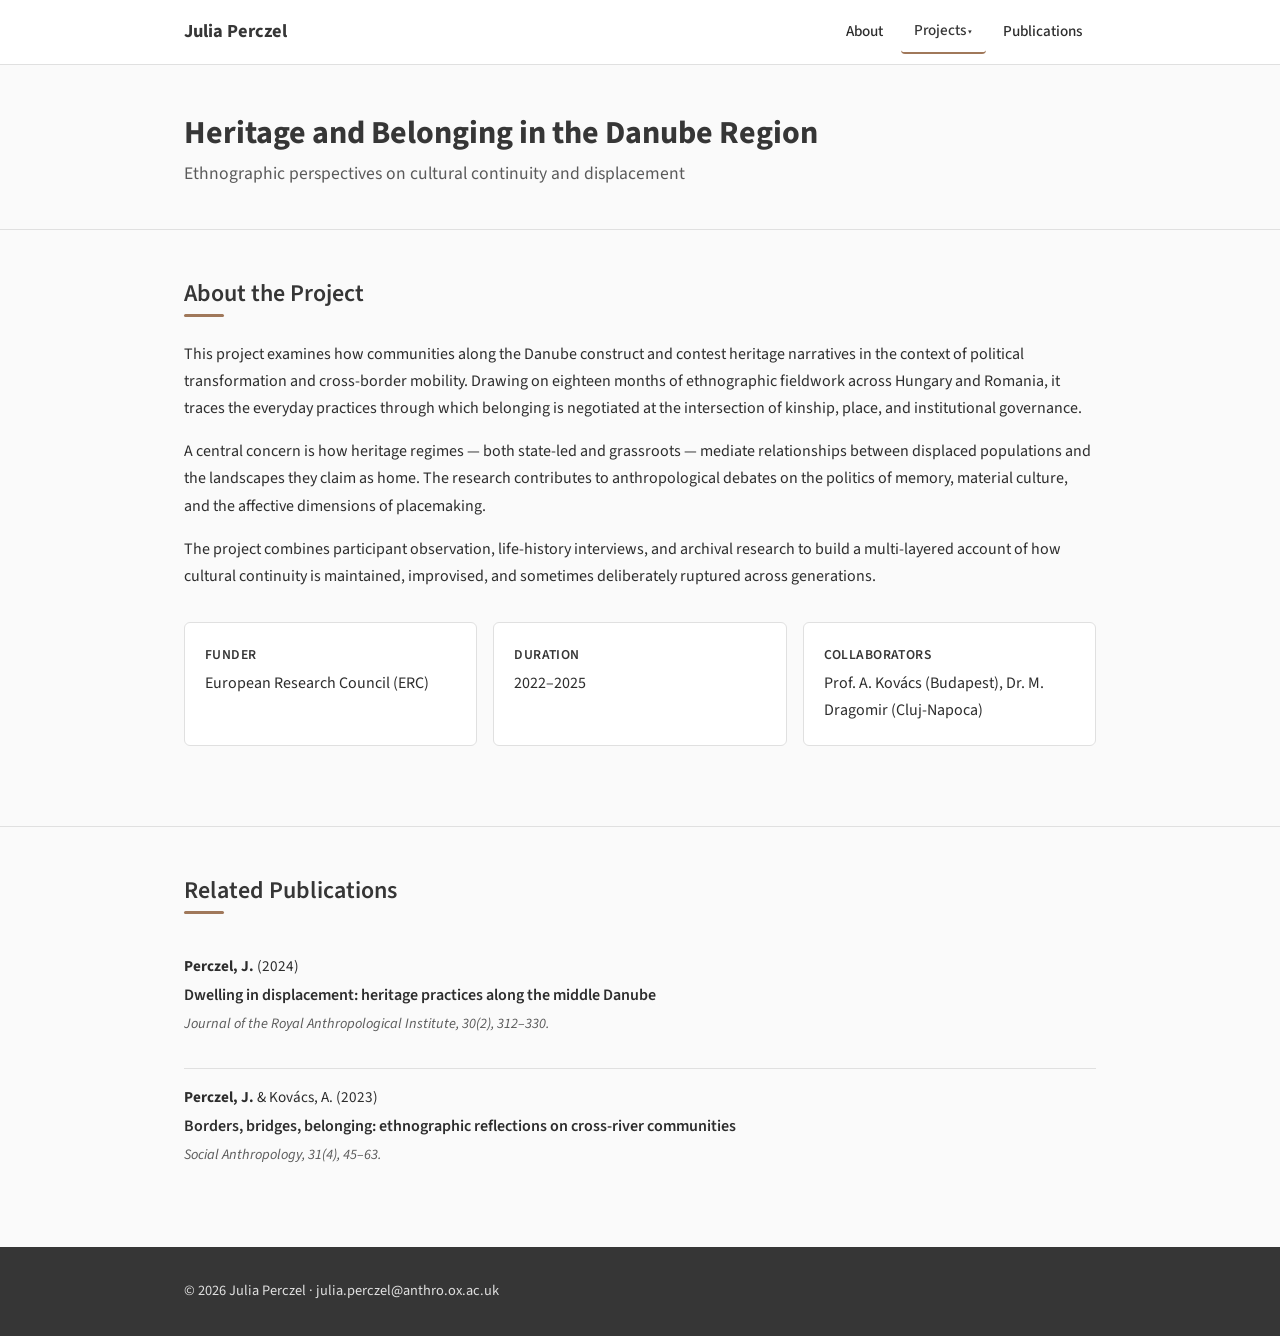
==== e-waste.html @ a9dee02d "rename project I, fix nav links, add himalayan-waste data" ====
<!DOCTYPE html>
<html lang="en">

<head>
  <meta charset="UTF-8">
  <meta name="viewport" content="width=device-width, initial-scale=1.0">
  <title>Project I — Julia Perczel</title>
  <link rel="preconnect" href="https://fonts.googleapis.com">
  <link rel="preconnect" href="https://fonts.gstatic.com" crossorigin>
  <link href="https://fonts.googleapis.com/css2?family=Source+Sans+3:wght@400;500;600;700&display=swap"
    rel="stylesheet">
  <link rel="stylesheet" href="css/style.css">
</head>

<body>

  <header class="site-header">
    <div class="container">
      <a href="index.html" class="site-title">Julia Perczel</a>
      <button class="menu-toggle" aria-label="Toggle navigation" aria-expanded="false">
        <span></span><span></span><span></span>
      </button>
      <nav>
        <ul class="nav-list" id="nav-list">
          <li><a href="index.html">About</a></li>
          <li class="dropdown">
            <a href="#" class="dropdown-toggle active">Projects</a>
            <ul class="dropdown-menu">
              <li><a href="e-waste.html" class="active">E-Waste</a></li>
              <li><a href="himalayan-waste.html">Himalayan Waste</a></li>
            </ul>
          </li>
          <li><a href="publications.html">Publications</a></li>
        </ul>
      </nav>
    </div>
  </header>

  <main>
    <section class="page-header">
      <div class="container">
        <h1>Heritage and Belonging in the Danube Region</h1>
        <p class="subtitle">Ethnographic perspectives on cultural continuity and displacement</p>
      </div>
    </section>

    <section>
      <div class="container">
        <h2 class="section-heading">About the Project</h2>
        <p>This project examines how communities along the Danube construct and contest heritage narratives in the
          context of political transformation and cross-border mobility. Drawing on eighteen months of ethnographic
          fieldwork across Hungary and Romania, it traces the everyday practices through which belonging is negotiated
          at the intersection of kinship, place, and institutional governance.</p>
        <p>A central concern is how heritage regimes — both state-led and grassroots — mediate relationships between
          displaced populations and the landscapes they claim as home. The research contributes to anthropological
          debates on the politics of memory, material culture, and the affective dimensions of placemaking.</p>
        <p>The project combines participant observation, life-history interviews, and archival research to build a
          multi-layered account of how cultural continuity is maintained, improvised, and sometimes deliberately
          ruptured across generations.</p>

        <div class="detail-cards">
          <div class="detail-card">
            <strong>Funder</strong>
            European Research Council (ERC)
          </div>
          <div class="detail-card">
            <strong>Duration</strong>
            2022–2025
          </div>
          <div class="detail-card">
            <strong>Collaborators</strong>
            Prof. A. Kovács (Budapest), Dr. M. Dragomir (Cluj-Napoca)
          </div>
        </div>
      </div>
    </section>

    <section>
      <div class="container">
        <h2 class="section-heading">Related Publications</h2>
        <div class="pub-entry">
          <p class="authors"><span class="highlight">Perczel, J.</span> (2024)</p>
          <p class="pub-title">Dwelling in displacement: heritage practices along the middle Danube</p>
          <p class="pub-venue">Journal of the Royal Anthropological Institute, 30(2), 312–330.</p>
        </div>
        <div class="pub-entry">
          <p class="authors"><span class="highlight">Perczel, J.</span> &amp; Kovács, A. (2023)</p>
          <p class="pub-title">Borders, bridges, belonging: ethnographic reflections on cross-river communities</p>
          <p class="pub-venue">Social Anthropology, 31(4), 45–63.</p>
        </div>
      </div>
    </section>
  </main>

  <footer class="site-footer">
    <div class="container">
      <div class="footer-inner">
        <span>&copy; 2026 Julia Perczel · <a
            href="mailto:julia.perczel@anthro.ox.ac.uk">julia.perczel@anthro.ox.ac.uk</a></span>
      </div>
    </div>
  </footer>

  <script>
    (function () {
      var btn = document.querySelector('.menu-toggle');
      var nav = document.getElementById('nav-list');
      btn.addEventListener('click', function () {
        var open = nav.classList.toggle('open');
        btn.setAttribute('aria-expanded', open);
      });
    })();
  </script>

</body>

</html>
---- css/style.css ----
/* ── Custom Properties ── */
:root {
  --primary: #363636;
  --primary-hover: #555555;
  --accent: #A0785A;
  --bg: #FAFAFA;
  --surface: #FFFFFF;
  --text: #2D2D2D;
  --text-secondary: #5A5A5A;
  --border: #E0E0E0;
  --max-width: 960px;
}

/* ── Reset ── */
*, *::before, *::after {
  box-sizing: border-box;
  margin: 0;
  padding: 0;
}

/* ── Typography ── */
html {
  font-size: 16px;
  scroll-behavior: smooth;
}

body {
  font-family: 'Source Sans 3', 'Source Sans Pro', -apple-system, BlinkMacSystemFont, 'Segoe UI', Roboto, sans-serif;
  font-weight: 400;
  line-height: 1.7;
  color: var(--text);
  background: var(--bg);
  min-height: 100vh;
  display: flex;
  flex-direction: column;
}

h1, h2, h3 {
  line-height: 1.3;
  color: var(--primary);
}

h1 { font-size: 2rem; font-weight: 700; }
h2 { font-size: 1.5rem; font-weight: 600; margin-bottom: 1rem; }
h3 { font-size: 1.15rem; font-weight: 600; }

p { margin-bottom: 1rem; }

a {
  color: var(--primary);
  text-decoration: none;
  transition: color 0.2s;
}

a:hover { color: var(--primary-hover); }

/* ── Layout ── */
.container {
  max-width: var(--max-width);
  margin: 0 auto;
  padding: 0 1.5rem;
  width: 100%;
}

main {
  flex: 1;
}

section {
  padding: 3rem 0;
}

section + section {
  border-top: 1px solid var(--border);
}

/* ── Header / Navbar ── */
.site-header {
  position: sticky;
  top: 0;
  z-index: 100;
  background: var(--surface);
  border-bottom: 1px solid var(--border);
}

.site-header .container {
  display: flex;
  align-items: center;
  justify-content: space-between;
  gap: 2rem;
  height: 64px;
}

.site-title {
  font-size: 1.15rem;
  font-weight: 700;
  color: var(--primary);
  text-decoration: none;
}

.site-title:hover { color: var(--primary-hover); }

.site-header nav {
  margin-left: auto;
}

.nav-list {
  list-style: none;
  display: flex;
  align-items: center;
  gap: 0.25rem;
}

.nav-list a {
  display: block;
  padding: 0.5rem 0.85rem;
  font-weight: 500;
  font-size: 0.95rem;
  color: var(--text);
  border-radius: 4px;
  transition: background 0.2s, color 0.2s;
}

.nav-list a:hover,
.nav-list a:focus {
  background: var(--bg);
  color: var(--primary);
}

.nav-list a.active {
  color: var(--primary);
  border-bottom: 2px solid var(--accent);
}

/* Dropdown */
.dropdown {
  position: relative;
}

.dropdown-toggle {
  cursor: pointer;
}

.dropdown-toggle::after {
  content: ' \25BE';
  font-size: 0.75rem;
}

.dropdown-menu {
  display: none;
  position: absolute;
  top: 100%;
  left: 0;
  background: var(--surface);
  border: 1px solid var(--border);
  border-radius: 4px;
  min-width: 180px;
  box-shadow: 0 4px 12px rgba(0,0,0,0.08);
  list-style: none;
  padding: 0.35rem 0;
  z-index: 200;
}

.dropdown-menu a {
  padding: 0.45rem 1rem;
  font-size: 0.9rem;
}

.dropdown:hover .dropdown-menu,
.dropdown:focus-within .dropdown-menu {
  display: block;
}

/* Hamburger */
.menu-toggle {
  display: none;
  background: none;
  border: none;
  cursor: pointer;
  padding: 0.5rem;
}

.menu-toggle span {
  display: block;
  width: 22px;
  height: 2px;
  background: var(--primary);
  margin: 5px 0;
  transition: transform 0.2s, opacity 0.2s;
}

/* ── Footer ── */
.site-footer {
  background: var(--primary);
  color: #E0E0E0;
  padding: 2rem 0;
  font-size: 0.9rem;
  margin-top: auto;
}

.site-footer a {
  color: #E0E0E0;
}

.site-footer a:hover {
  color: var(--accent);
}

.footer-inner {
  display: flex;
  justify-content: space-between;
  align-items: center;
  flex-wrap: wrap;
  gap: 0.5rem;
}

/* ── Hero ── */
.hero {
  padding: 3.5rem 0;
}

.hero-grid {
  display: grid;
  grid-template-columns: 1fr 280px;
  gap: 3rem;
  align-items: start;
}

.hero h1 {
  margin-bottom: 0.25rem;
}

.hero .subtitle {
  font-size: 1.1rem;
  color: var(--text-secondary);
  margin-bottom: 1.5rem;
}

.headshot-placeholder {
  width: 100%;
  aspect-ratio: 3 / 4;
  background: var(--border);
  border-radius: 6px;
  display: flex;
  align-items: center;
  justify-content: center;
  color: var(--text-secondary);
  font-size: 0.85rem;
}

/* ── Section heading underline ── */
.section-heading {
  position: relative;
  padding-bottom: 0.5rem;
  margin-bottom: 1.5rem;
}

.section-heading::after {
  content: '';
  position: absolute;
  left: 0;
  bottom: 0;
  width: 40px;
  height: 3px;
  background: var(--accent);
  border-radius: 2px;
}

/* ── Research Interests ── */
.interests-list {
  list-style: none;
  display: flex;
  flex-wrap: wrap;
  gap: 0.5rem;
}

.interests-list li {
  background: var(--bg);
  border: 1px solid var(--border);
  padding: 0.35rem 0.85rem;
  border-radius: 20px;
  font-size: 0.9rem;
  color: var(--text-secondary);
}

/* ── CV Timeline ── */
.timeline-entry {
  display: flex;
  gap: 1.5rem;
  padding: 0.75rem 0;
}

.timeline-entry + .timeline-entry {
  border-top: 1px solid var(--border);
}

.timeline-year {
  flex: 0 0 90px;
  font-weight: 600;
  color: var(--primary);
  font-size: 0.95rem;
}

.timeline-desc {
  flex: 1;
}

.timeline-desc strong {
  display: block;
  font-weight: 600;
}

.timeline-desc span {
  color: var(--text-secondary);
  font-size: 0.9rem;
}

/* ── Contact ── */
.contact-grid {
  display: grid;
  grid-template-columns: repeat(auto-fit, minmax(200px, 1fr));
  gap: 1rem;
}

.contact-item {
  font-size: 0.95rem;
}

.contact-item strong {
  display: block;
  font-weight: 600;
  margin-bottom: 0.15rem;
}

/* ── Project Pages ── */
.page-header {
  padding: 3rem 0 1.5rem;
}

.page-header h1 {
  margin-bottom: 0.25rem;
}

.page-header .subtitle {
  color: var(--text-secondary);
  font-size: 1.1rem;
}

.detail-cards {
  display: grid;
  grid-template-columns: repeat(auto-fit, minmax(200px, 1fr));
  gap: 1rem;
  margin: 2rem 0;
}

.detail-card {
  background: var(--surface);
  border: 1px solid var(--border);
  border-radius: 6px;
  padding: 1.25rem;
}

.detail-card strong {
  display: block;
  font-weight: 600;
  color: var(--primary);
  margin-bottom: 0.25rem;
  font-size: 0.85rem;
  text-transform: uppercase;
  letter-spacing: 0.03em;
}

/* ── Publications ── */
.pub-group + .pub-group {
  margin-top: 2.5rem;
}

.pub-entry {
  padding: 1rem 0;
}

.pub-entry + .pub-entry {
  border-top: 1px solid var(--border);
}

.pub-entry .authors {
  font-size: 0.95rem;
  margin-bottom: 0.15rem;
}

.pub-entry .authors .highlight {
  font-weight: 700;
}

.pub-entry .pub-title {
  font-weight: 600;
  margin-bottom: 0.15rem;
}

.pub-entry .pub-venue {
  color: var(--text-secondary);
  font-size: 0.9rem;
  font-style: italic;
}

.pub-entry .pub-doi {
  font-size: 0.85rem;
  margin-top: 0.25rem;
}

.pub-entry .pub-doi a {
  color: var(--primary);
  text-decoration: underline;
}

/* ── Responsive ── */
@media (max-width: 768px) {
  .menu-toggle { display: block; margin-left: auto; }

  .nav-list {
    display: none;
    flex-direction: column;
    position: absolute;
    top: 64px;
    left: 0;
    right: 0;
    background: var(--surface);
    border-bottom: 1px solid var(--border);
    padding: 0.5rem 1rem;
    box-shadow: 0 4px 12px rgba(0,0,0,0.06);
    align-items: stretch;
  }

  .nav-list.open { display: flex; }

  .nav-list a { padding: 0.6rem 0; }

  .dropdown-menu {
    position: static;
    box-shadow: none;
    border: none;
    padding-left: 1rem;
    display: block;
  }

  .dropdown-toggle::after { display: none; }

  .hero-grid {
    grid-template-columns: 1fr;
  }

  .headshot-placeholder {
    max-width: 220px;
  }

  .timeline-entry {
    flex-direction: column;
    gap: 0.25rem;
  }

  .timeline-year { flex: none; }

  .footer-inner {
    flex-direction: column;
    text-align: center;
  }
}
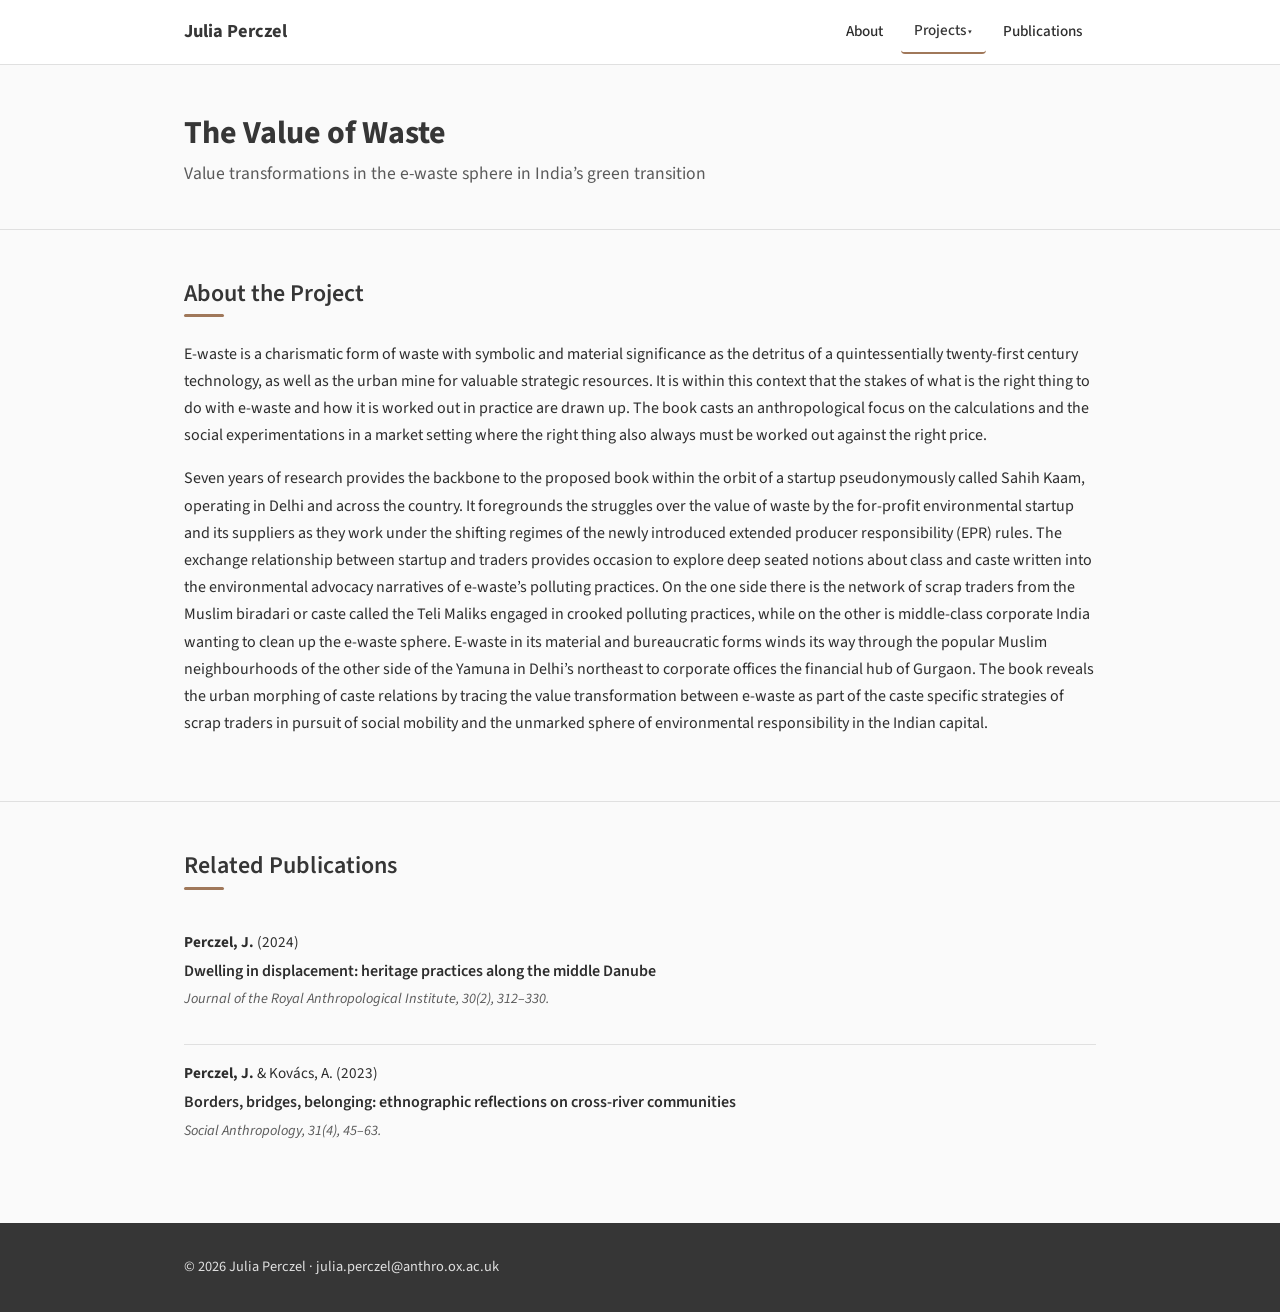
==== commit 973ff6fc: "Update bio details, add e-waste page" ====
--- a/e-waste.html
+++ b/e-waste.html
@@ -4,7 +4,7 @@
 <head>
   <meta charset="UTF-8">
   <meta name="viewport" content="width=device-width, initial-scale=1.0">
-  <title>Project I — Julia Perczel</title>
+  <title>E-Waste — Julia Perczel</title>
   <link rel="preconnect" href="https://fonts.googleapis.com">
   <link rel="preconnect" href="https://fonts.gstatic.com" crossorigin>
   <link href="https://fonts.googleapis.com/css2?family=Source+Sans+3:wght@400;500;600;700&display=swap"
@@ -39,26 +39,35 @@
   <main>
     <section class="page-header">
       <div class="container">
-        <h1>Heritage and Belonging in the Danube Region</h1>
-        <p class="subtitle">Ethnographic perspectives on cultural continuity and displacement</p>
+        <h1>The Value of Waste</h1>
+        <p class="subtitle">Value transformations in the e-waste sphere in India’s green transition</p>
       </div>
     </section>
 
     <section>
       <div class="container">
         <h2 class="section-heading">About the Project</h2>
-        <p>This project examines how communities along the Danube construct and contest heritage narratives in the
-          context of political transformation and cross-border mobility. Drawing on eighteen months of ethnographic
-          fieldwork across Hungary and Romania, it traces the everyday practices through which belonging is negotiated
-          at the intersection of kinship, place, and institutional governance.</p>
-        <p>A central concern is how heritage regimes — both state-led and grassroots — mediate relationships between
-          displaced populations and the landscapes they claim as home. The research contributes to anthropological
-          debates on the politics of memory, material culture, and the affective dimensions of placemaking.</p>
-        <p>The project combines participant observation, life-history interviews, and archival research to build a
-          multi-layered account of how cultural continuity is maintained, improvised, and sometimes deliberately
-          ruptured across generations.</p>
+        <p>E-waste is a charismatic form of waste with symbolic and material significance as the detritus of a
+          quintessentially twenty-first century technology, as well as the urban mine for valuable strategic resources.
+          It is within this context that the stakes of what is the right thing to do with e-waste and how it is worked
+          out in practice are drawn up. The book casts an anthropological focus on the calculations and the social
+          experimentations in a market setting where the right thing also always must be worked out against the right
+          price.</p>
+        <p>Seven years of research provides the backbone to the proposed book within the orbit of a startup
+          pseudonymously called Sahih Kaam, operating in Delhi and across the country. It foregrounds the struggles over
+          the value of waste by the for-profit environmental startup and its suppliers as they work under the shifting
+          regimes of the newly introduced extended producer responsibility (EPR) rules. The exchange relationship
+          between startup and traders provides occasion to explore deep seated notions about class and caste written
+          into the environmental advocacy narratives of e-waste’s polluting practices. On the one side there is the
+          network of scrap traders from the Muslim biradari or caste called the Teli Maliks engaged in crooked polluting
+          practices, while on the other is middle-class corporate India wanting to clean up the e-waste sphere. E-waste
+          in its material and bureaucratic forms winds its way through the popular Muslim neighbourhoods of the other
+          side of the Yamuna in Delhi’s northeast to corporate offices the financial hub of Gurgaon. The book reveals
+          the urban morphing of caste relations by tracing the value transformation between e-waste as part of the caste
+          specific strategies of scrap traders in pursuit of social mobility and the unmarked sphere of environmental
+          responsibility in the Indian capital.</p>
 
-        <div class="detail-cards">
+        <!-- <div class="detail-cards">
           <div class="detail-card">
             <strong>Funder</strong>
             European Research Council (ERC)
@@ -71,7 +80,7 @@
             <strong>Collaborators</strong>
             Prof. A. Kovács (Budapest), Dr. M. Dragomir (Cluj-Napoca)
           </div>
-        </div>
+        </div> -->
       </div>
     </section>
 
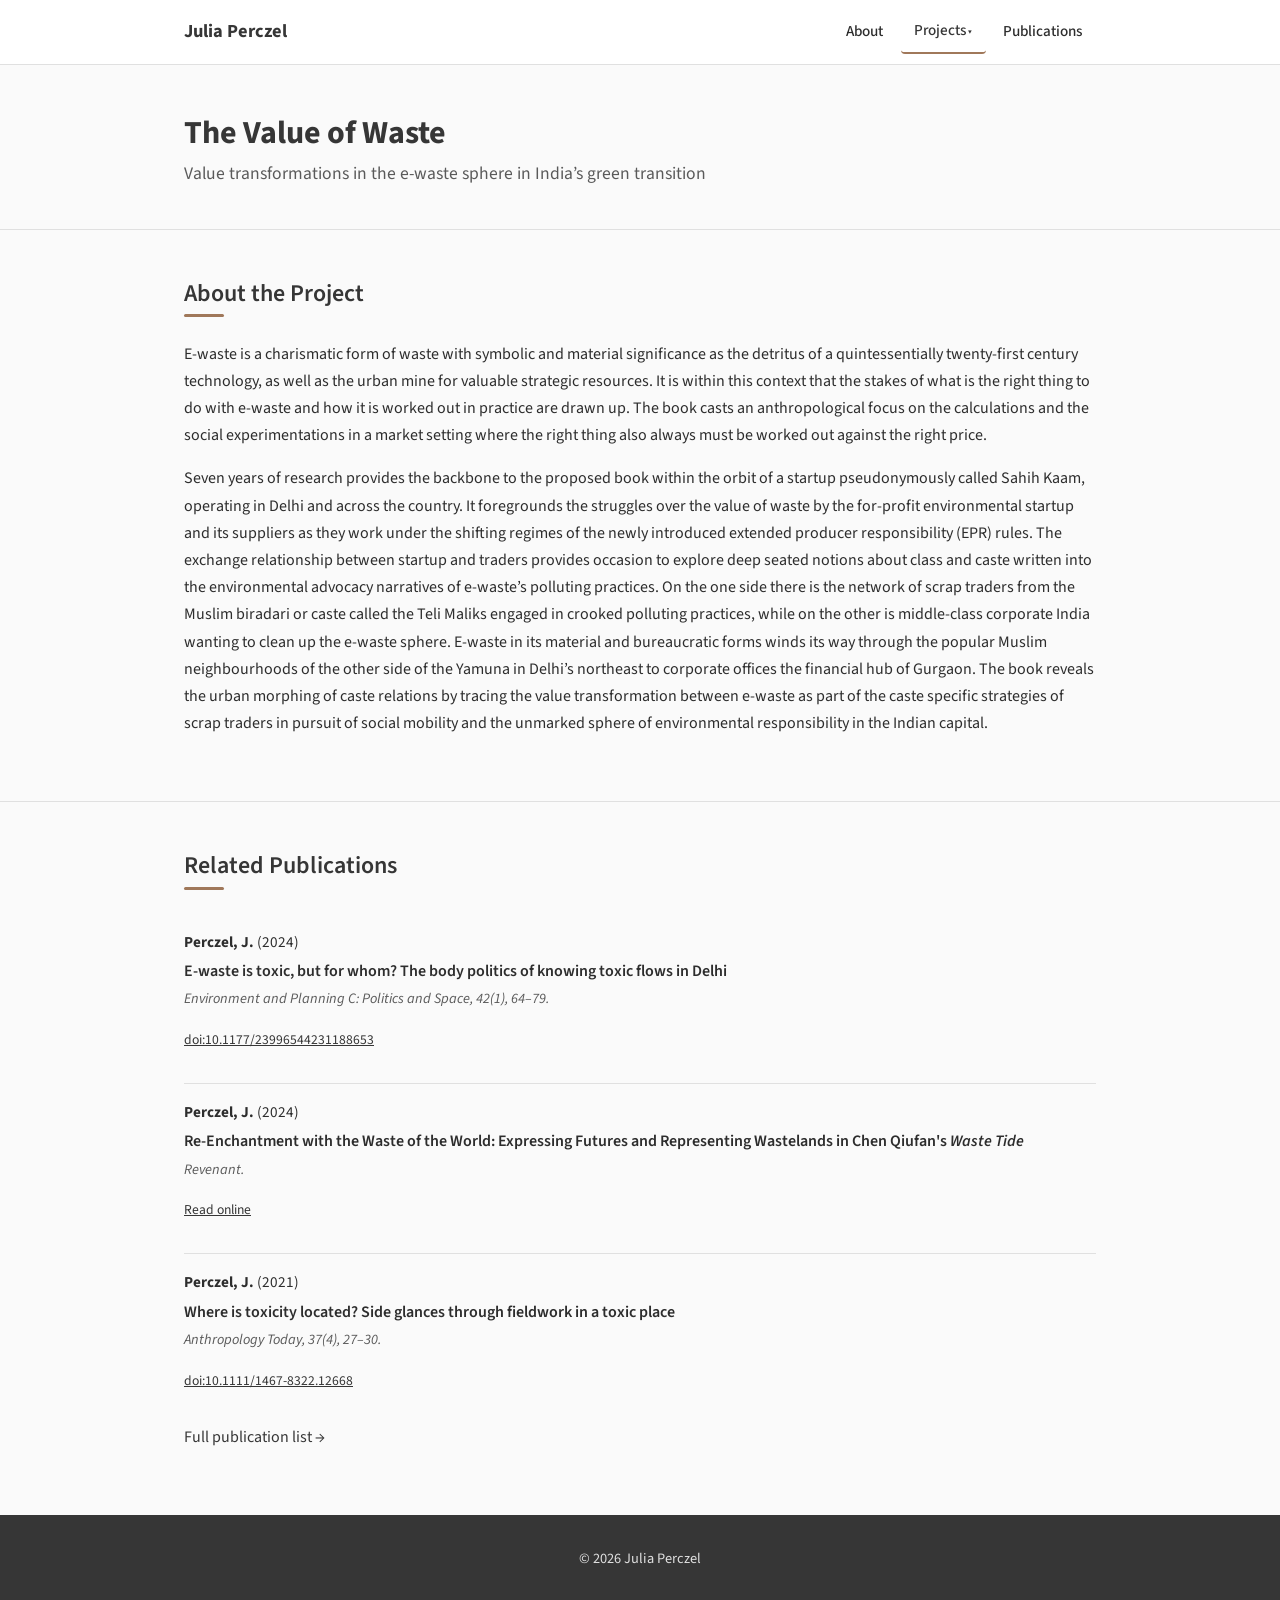
==== commit f0e35d1e: "add real publications and contact details" ====
--- a/e-waste.html
+++ b/e-waste.html
@@ -87,16 +87,33 @@
     <section>
       <div class="container">
         <h2 class="section-heading">Related Publications</h2>
+
         <div class="pub-entry">
           <p class="authors"><span class="highlight">Perczel, J.</span> (2024)</p>
-          <p class="pub-title">Dwelling in displacement: heritage practices along the middle Danube</p>
-          <p class="pub-venue">Journal of the Royal Anthropological Institute, 30(2), 312–330.</p>
+          <p class="pub-title">E-waste is toxic, but for whom? The body politics of knowing toxic flows in Delhi</p>
+          <p class="pub-venue">Environment and Planning C: Politics and Space, 42(1), 64–79.</p>
+          <p class="pub-doi"><a href="https://doi.org/10.1177/23996544231188653">doi:10.1177/23996544231188653</a>
+          </p>
         </div>
+
         <div class="pub-entry">
-          <p class="authors"><span class="highlight">Perczel, J.</span> &amp; Kovács, A. (2023)</p>
-          <p class="pub-title">Borders, bridges, belonging: ethnographic reflections on cross-river communities</p>
-          <p class="pub-venue">Social Anthropology, 31(4), 45–63.</p>
+          <p class="authors"><span class="highlight">Perczel, J.</span> (2024)</p>
+          <p class="pub-title">Re-Enchantment with the Waste of the World: Expressing Futures and Representing
+            Wastelands in Chen Qiufan's <em>Waste Tide</em></p>
+          <p class="pub-venue">Revenant.</p>
+          <p class="pub-doi"><a
+              href="https://www.revenantjournal.com/contents/re-enchantment-with-the-waste-of-the-world-expressing-futures-and-representing-wastelands-in-chen-qiufans-waste-tide/">Read
+              online</a></p>
         </div>
+
+        <div class="pub-entry">
+          <p class="authors"><span class="highlight">Perczel, J.</span> (2021)</p>
+          <p class="pub-title">Where is toxicity located? Side glances through fieldwork in a toxic place</p>
+          <p class="pub-venue">Anthropology Today, 37(4), 27–30.</p>
+          <p class="pub-doi"><a href="https://doi.org/10.1111/1467-8322.12668">doi:10.1111/1467-8322.12668</a></p>
+        </div>
+
+        <p class="pub-more"><a href="publications.html">Full publication list →</a></p>
       </div>
     </section>
   </main>
@@ -104,8 +121,7 @@
   <footer class="site-footer">
     <div class="container">
       <div class="footer-inner">
-        <span>&copy; 2026 Julia Perczel · <a
-            href="mailto:julia.perczel@anthro.ox.ac.uk">julia.perczel@anthro.ox.ac.uk</a></span>
+        <span>&copy; 2026 Julia Perczel</span>
       </div>
     </div>
   </footer>
--- a/css/style.css
+++ b/css/style.css
@@ -12,7 +12,9 @@
 }
 
 /* ── Reset ── */
-*, *::before, *::after {
+*,
+*::before,
+*::after {
   box-sizing: border-box;
   margin: 0;
   padding: 0;
@@ -35,16 +37,32 @@
   flex-direction: column;
 }
 
-h1, h2, h3 {
+h1,
+h2,
+h3 {
   line-height: 1.3;
   color: var(--primary);
 }
 
-h1 { font-size: 2rem; font-weight: 700; }
-h2 { font-size: 1.5rem; font-weight: 600; margin-bottom: 1rem; }
-h3 { font-size: 1.15rem; font-weight: 600; }
-
-p { margin-bottom: 1rem; }
+h1 {
+  font-size: 2rem;
+  font-weight: 700;
+}
+
+h2 {
+  font-size: 1.5rem;
+  font-weight: 600;
+  margin-bottom: 1rem;
+}
+
+h3 {
+  font-size: 1.15rem;
+  font-weight: 600;
+}
+
+p {
+  margin-bottom: 1rem;
+}
 
 a {
   color: var(--primary);
@@ -52,7 +70,9 @@
   transition: color 0.2s;
 }
 
-a:hover { color: var(--primary-hover); }
+a:hover {
+  color: var(--primary-hover);
+}
 
 /* ── Layout ── */
 .container {
@@ -70,7 +90,7 @@
   padding: 3rem 0;
 }
 
-section + section {
+section+section {
   border-top: 1px solid var(--border);
 }
 
@@ -98,7 +118,9 @@
   text-decoration: none;
 }
 
-.site-title:hover { color: var(--primary-hover); }
+.site-title:hover {
+  color: var(--primary-hover);
+}
 
 .site-header nav {
   margin-left: auto;
@@ -155,7 +177,7 @@
   border: 1px solid var(--border);
   border-radius: 4px;
   min-width: 180px;
-  box-shadow: 0 4px 12px rgba(0,0,0,0.08);
+  box-shadow: 0 4px 12px rgba(0, 0, 0, 0.08);
   list-style: none;
   padding: 0.35rem 0;
   z-index: 200;
@@ -196,10 +218,12 @@
   padding: 2rem 0;
   font-size: 0.9rem;
   margin-top: auto;
+  align-items: center;
+  text-align: center;
 }
 
 .site-footer a {
-  color: #E0E0E0;
+  color: #e0e0e0;
 }
 
 .site-footer a:hover {
@@ -208,8 +232,7 @@
 
 .footer-inner {
   display: flex;
-  justify-content: space-between;
-  align-items: center;
+  justify-content: space-around;
   flex-wrap: wrap;
   gap: 0.5rem;
 }
@@ -290,7 +313,7 @@
   padding: 0.75rem 0;
 }
 
-.timeline-entry + .timeline-entry {
+.timeline-entry+.timeline-entry {
   border-top: 1px solid var(--border);
 }
 
@@ -371,7 +394,7 @@
 }
 
 /* ── Publications ── */
-.pub-group + .pub-group {
+.pub-group+.pub-group {
   margin-top: 2.5rem;
 }
 
@@ -379,7 +402,7 @@
   padding: 1rem 0;
 }
 
-.pub-entry + .pub-entry {
+.pub-entry+.pub-entry {
   border-top: 1px solid var(--border);
 }
 
@@ -415,7 +438,10 @@
 
 /* ── Responsive ── */
 @media (max-width: 768px) {
-  .menu-toggle { display: block; margin-left: auto; }
+  .menu-toggle {
+    display: block;
+    margin-left: auto;
+  }
 
   .nav-list {
     display: none;
@@ -427,13 +453,17 @@
     background: var(--surface);
     border-bottom: 1px solid var(--border);
     padding: 0.5rem 1rem;
-    box-shadow: 0 4px 12px rgba(0,0,0,0.06);
+    box-shadow: 0 4px 12px rgba(0, 0, 0, 0.06);
     align-items: stretch;
   }
 
-  .nav-list.open { display: flex; }
-
-  .nav-list a { padding: 0.6rem 0; }
+  .nav-list.open {
+    display: flex;
+  }
+
+  .nav-list a {
+    padding: 0.6rem 0;
+  }
 
   .dropdown-menu {
     position: static;
@@ -443,7 +473,9 @@
     display: block;
   }
 
-  .dropdown-toggle::after { display: none; }
+  .dropdown-toggle::after {
+    display: none;
+  }
 
   .hero-grid {
     grid-template-columns: 1fr;
@@ -458,10 +490,12 @@
     gap: 0.25rem;
   }
 
-  .timeline-year { flex: none; }
+  .timeline-year {
+    flex: none;
+  }
 
   .footer-inner {
     flex-direction: column;
     text-align: center;
   }
-}
+}
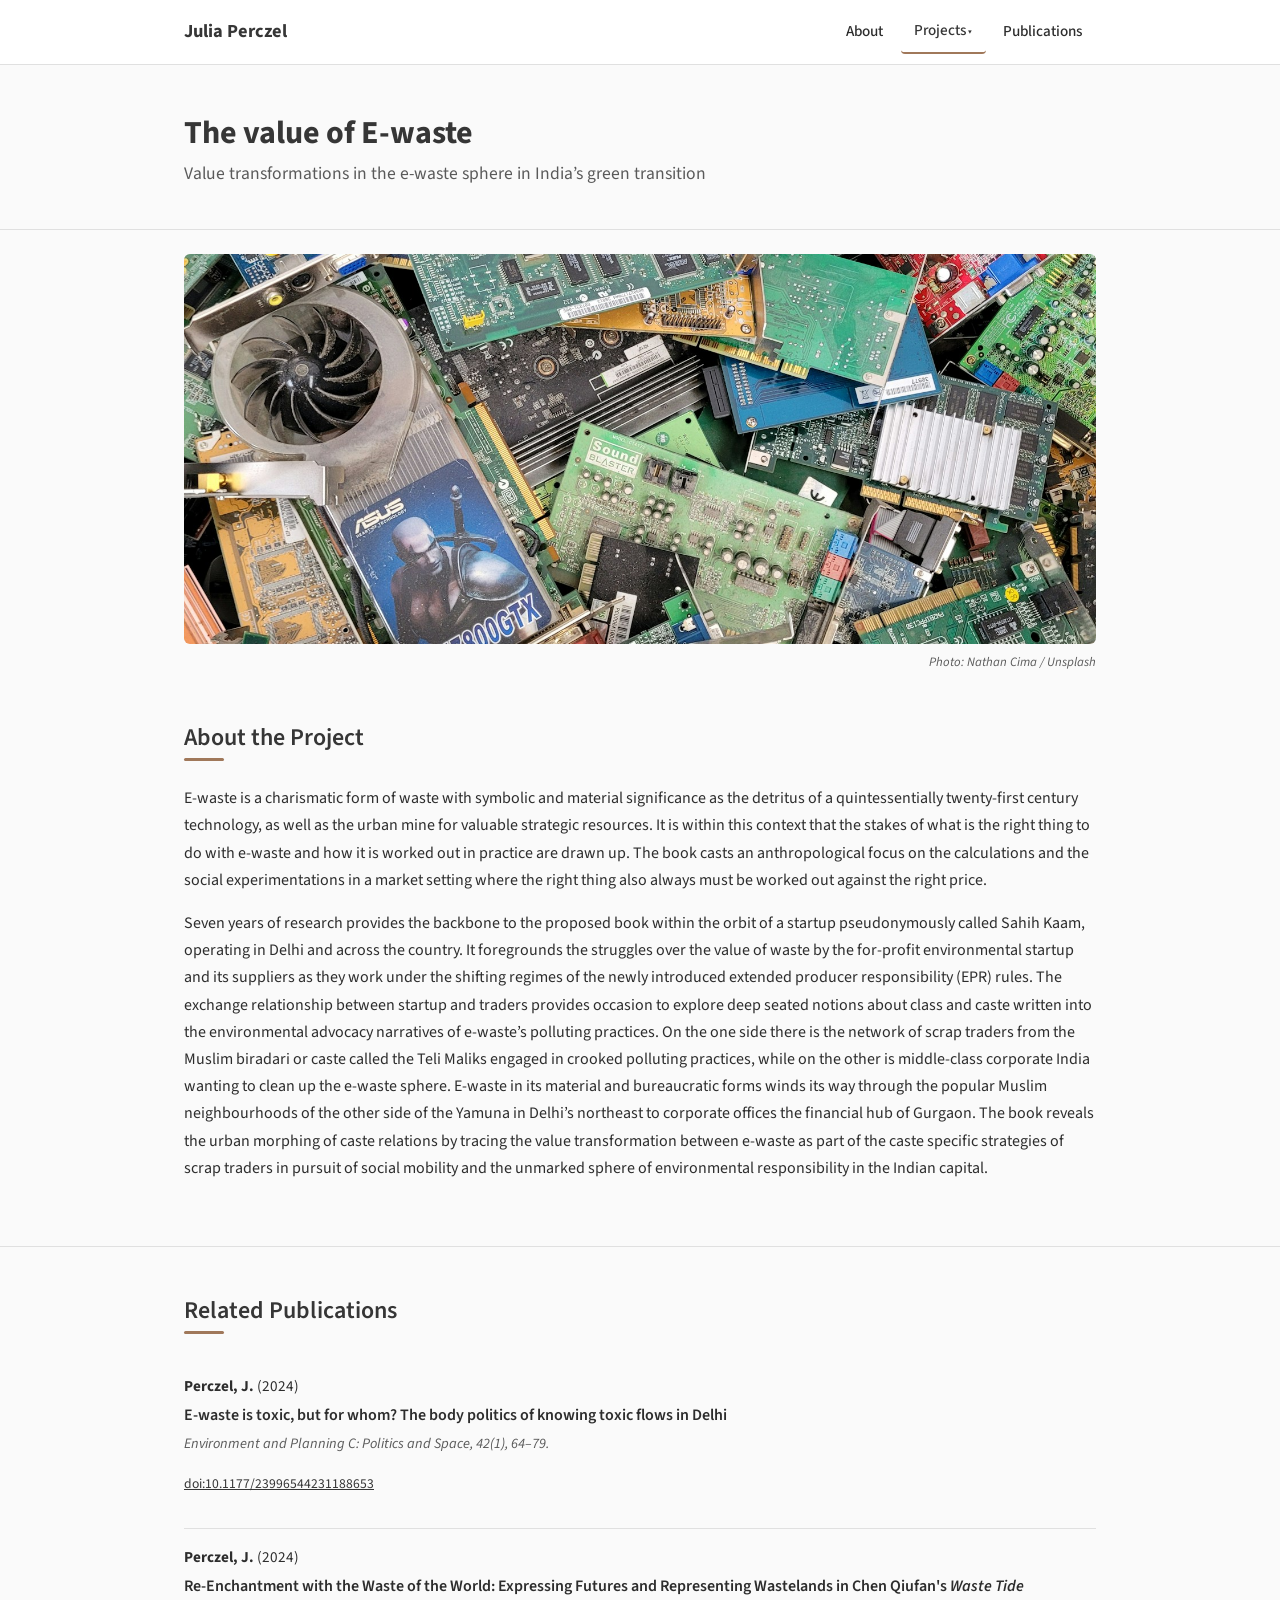
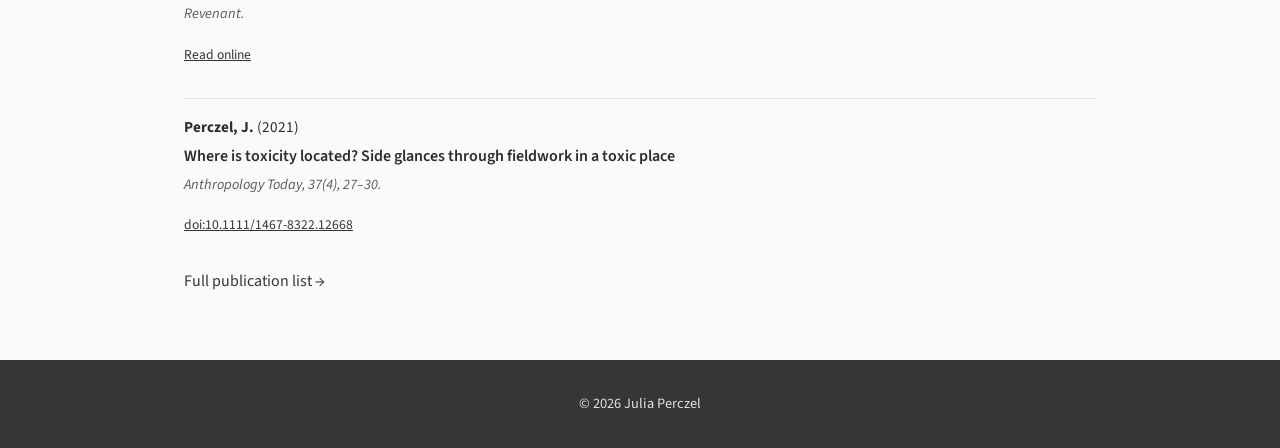
==== commit 64562f29: "add images" ====
--- a/e-waste.html
+++ b/e-waste.html
@@ -39,8 +39,15 @@
   <main>
     <section class="page-header">
       <div class="container">
-        <h1>The Value of Waste</h1>
+        <h1>The value of E-waste</h1>
         <p class="subtitle">Value transformations in the e-waste sphere in India’s green transition</p>
+      </div>
+    </section>
+
+    <section class="project-hero-image">
+      <div class="container">
+        <img src="images/e-waste-hero.jpg" alt="A pile of assorted electronic components" class="project-hero">
+        <p class="hero-credit">Photo: <a href="https://unsplash.com/photos/G09BIFdUAGU">Nathan Cima / Unsplash</a></p>
       </div>
     </section>
 
--- a/css/style.css
+++ b/css/style.css
@@ -242,11 +242,8 @@
   padding: 3.5rem 0;
 }
 
-.hero-grid {
-  display: grid;
-  grid-template-columns: 1fr 280px;
-  gap: 3rem;
-  align-items: start;
+.hero .container {
+  display: flow-root;
 }
 
 .hero h1 {
@@ -259,16 +256,47 @@
   margin-bottom: 1.5rem;
 }
 
-.headshot-placeholder {
+.profile-image {
+  float: left;
+  width: 220px;
+  aspect-ratio: 3 / 4;
+  margin: 0.25rem 1.75rem 1rem 0;
+  border-radius: 6px;
+  object-fit: cover;
+  display: block;
+}
+
+.project-hero-image {
+  padding: 1.5rem 0 0;
+}
+
+.project-hero-image+section {
+  border-top: none;
+}
+
+.project-hero {
   width: 100%;
-  aspect-ratio: 3 / 4;
-  background: var(--border);
+  aspect-ratio: 21 / 9;
   border-radius: 6px;
-  display: flex;
-  align-items: center;
-  justify-content: center;
-  color: var(--text-secondary);
-  font-size: 0.85rem;
+  object-fit: cover;
+  display: block;
+}
+
+.hero-credit {
+  margin-top: 0.5rem;
+  margin-bottom: 0;
+  font-size: 0.8rem;
+  font-style: italic;
+  color: var(--text-secondary);
+  text-align: right;
+}
+
+.hero-credit a {
+  color: var(--text-secondary);
+}
+
+.hero-credit a:hover {
+  color: var(--primary);
 }
 
 /* ── Section heading underline ── */
@@ -477,12 +505,13 @@
     display: none;
   }
 
-  .hero-grid {
-    grid-template-columns: 1fr;
-  }
-
-  .headshot-placeholder {
-    max-width: 220px;
+  .profile-image {
+    width: 140px;
+    margin: 0.25rem 1rem 0.75rem 0;
+  }
+
+  .project-hero {
+    aspect-ratio: 16 / 9;
   }
 
   .timeline-entry {
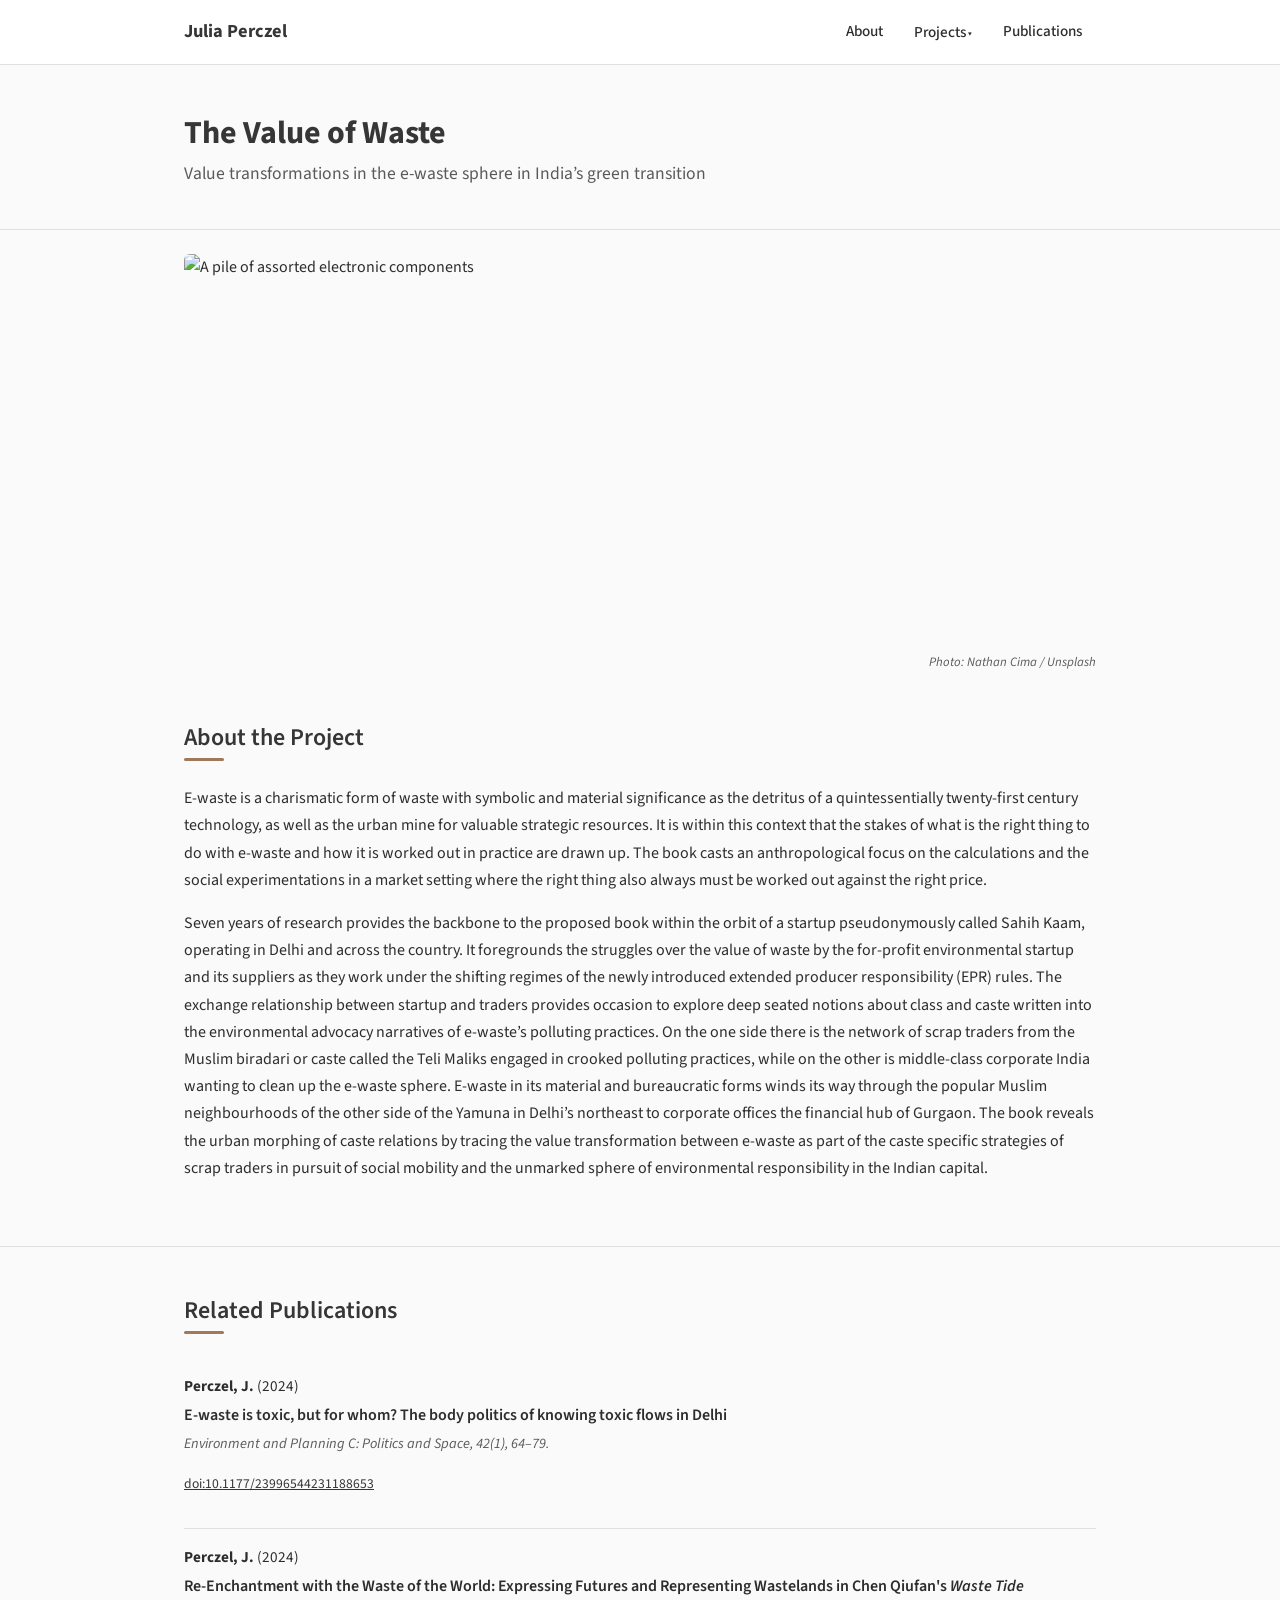
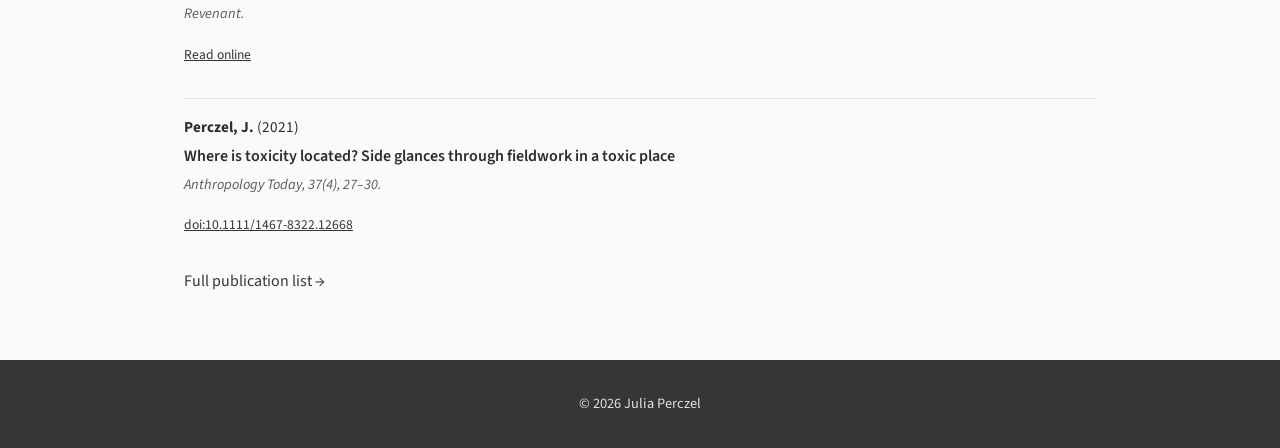
==== commit 9b67f693: "clean up dropdown menu" ====
--- a/e-waste.html
+++ b/e-waste.html
@@ -4,7 +4,12 @@
 <head>
   <meta charset="UTF-8">
   <meta name="viewport" content="width=device-width, initial-scale=1.0">
-  <title>E-Waste — Julia Perczel</title>
+  <title>The Value of Waste — Julia Perczel</title>
+  <meta name="description" content="The Value of Waste — Julia Perczel's book project on e-waste recycling and value transformations in India's green transition.">
+  <meta property="og:title" content="The Value of Waste — Julia Perczel">
+  <meta property="og:description" content="A book project on e-waste recycling and value transformations in India's green transition.">
+  <meta property="og:type" content="website">
+  <link rel="icon" href="data:image/svg+xml,<svg xmlns='http://www.w3.org/2000/svg' viewBox='0 0 64 64'><rect width='64' height='64' rx='10' fill='%23363636'/><text x='32' y='44' font-family='sans-serif' font-size='34' font-weight='700' fill='%23ffffff' text-anchor='middle'>JP</text></svg>">
   <link rel="preconnect" href="https://fonts.googleapis.com">
   <link rel="preconnect" href="https://fonts.gstatic.com" crossorigin>
   <link href="https://fonts.googleapis.com/css2?family=Source+Sans+3:wght@400;500;600;700&display=swap"
@@ -24,7 +29,7 @@
         <ul class="nav-list" id="nav-list">
           <li><a href="index.html">About</a></li>
           <li class="dropdown">
-            <a href="#" class="dropdown-toggle active">Projects</a>
+            <button type="button" class="dropdown-toggle active" aria-haspopup="true" aria-expanded="false">Projects</button>
             <ul class="dropdown-menu">
               <li><a href="e-waste.html" class="active">E-Waste</a></li>
               <li><a href="himalayan-waste.html">Himalayan Waste</a></li>
@@ -39,7 +44,7 @@
   <main>
     <section class="page-header">
       <div class="container">
-        <h1>The value of E-waste</h1>
+        <h1>The Value of Waste</h1>
         <p class="subtitle">Value transformations in the e-waste sphere in India’s green transition</p>
       </div>
     </section>
@@ -47,7 +52,7 @@
     <section class="project-hero-image">
       <div class="container">
         <img src="images/e-waste-hero.jpg" alt="A pile of assorted electronic components" class="project-hero">
-        <p class="hero-credit">Photo: <a href="https://unsplash.com/photos/G09BIFdUAGU">Nathan Cima / Unsplash</a></p>
+        <p class="hero-credit">Photo: <a href="https://unsplash.com/photos/G09BIFdUAGU" target="_blank" rel="noopener">Nathan Cima / Unsplash</a></p>
       </div>
     </section>
 
@@ -74,20 +79,6 @@
           specific strategies of scrap traders in pursuit of social mobility and the unmarked sphere of environmental
           responsibility in the Indian capital.</p>
 
-        <!-- <div class="detail-cards">
-          <div class="detail-card">
-            <strong>Funder</strong>
-            European Research Council (ERC)
-          </div>
-          <div class="detail-card">
-            <strong>Duration</strong>
-            2022–2025
-          </div>
-          <div class="detail-card">
-            <strong>Collaborators</strong>
-            Prof. A. Kovács (Budapest), Dr. M. Dragomir (Cluj-Napoca)
-          </div>
-        </div> -->
       </div>
     </section>
 
@@ -99,7 +90,7 @@
           <p class="authors"><span class="highlight">Perczel, J.</span> (2024)</p>
           <p class="pub-title">E-waste is toxic, but for whom? The body politics of knowing toxic flows in Delhi</p>
           <p class="pub-venue">Environment and Planning C: Politics and Space, 42(1), 64–79.</p>
-          <p class="pub-doi"><a href="https://doi.org/10.1177/23996544231188653">doi:10.1177/23996544231188653</a>
+          <p class="pub-doi"><a href="https://doi.org/10.1177/23996544231188653" target="_blank" rel="noopener">doi:10.1177/23996544231188653</a>
           </p>
         </div>
 
@@ -109,15 +100,15 @@
             Wastelands in Chen Qiufan's <em>Waste Tide</em></p>
           <p class="pub-venue">Revenant.</p>
           <p class="pub-doi"><a
-              href="https://www.revenantjournal.com/contents/re-enchantment-with-the-waste-of-the-world-expressing-futures-and-representing-wastelands-in-chen-qiufans-waste-tide/">Read
-              online</a></p>
+              href="https://www.revenantjournal.com/contents/re-enchantment-with-the-waste-of-the-world-expressing-futures-and-representing-wastelands-in-chen-qiufans-waste-tide/"
+              target="_blank" rel="noopener">Read online</a></p>
         </div>
 
         <div class="pub-entry">
           <p class="authors"><span class="highlight">Perczel, J.</span> (2021)</p>
           <p class="pub-title">Where is toxicity located? Side glances through fieldwork in a toxic place</p>
           <p class="pub-venue">Anthropology Today, 37(4), 27–30.</p>
-          <p class="pub-doi"><a href="https://doi.org/10.1111/1467-8322.12668">doi:10.1111/1467-8322.12668</a></p>
+          <p class="pub-doi"><a href="https://doi.org/10.1111/1467-8322.12668" target="_blank" rel="noopener">doi:10.1111/1467-8322.12668</a></p>
         </div>
 
         <p class="pub-more"><a href="publications.html">Full publication list →</a></p>
@@ -141,6 +132,25 @@
         var open = nav.classList.toggle('open');
         btn.setAttribute('aria-expanded', open);
       });
+
+      document.querySelectorAll('.dropdown-toggle').forEach(function (toggle) {
+        toggle.addEventListener('click', function (e) {
+          e.preventDefault();
+          var dropdown = toggle.closest('.dropdown');
+          var open = dropdown.classList.toggle('open');
+          toggle.setAttribute('aria-expanded', open);
+        });
+      });
+
+      document.addEventListener('click', function (e) {
+        if (!e.target.closest('.dropdown')) {
+          document.querySelectorAll('.dropdown.open').forEach(function (d) {
+            d.classList.remove('open');
+            var t = d.querySelector('.dropdown-toggle');
+            if (t) t.setAttribute('aria-expanded', 'false');
+          });
+        }
+      });
     })();
   </script>
 
--- a/css/style.css
+++ b/css/style.css
@@ -133,23 +133,30 @@
   gap: 0.25rem;
 }
 
-.nav-list a {
+.nav-list a,
+.nav-list button.dropdown-toggle {
   display: block;
   padding: 0.5rem 0.85rem;
   font-weight: 500;
   font-size: 0.95rem;
+  font-family: inherit;
   color: var(--text);
+  background: none;
+  border: none;
   border-radius: 4px;
+  cursor: pointer;
   transition: background 0.2s, color 0.2s;
 }
 
 .nav-list a:hover,
-.nav-list a:focus {
+.nav-list a:focus,
+.nav-list button.dropdown-toggle:hover,
+.nav-list button.dropdown-toggle:focus {
   background: var(--bg);
   color: var(--primary);
 }
 
-.nav-list a.active {
+.nav-list .active {
   color: var(--primary);
   border-bottom: 2px solid var(--accent);
 }
@@ -189,7 +196,8 @@
 }
 
 .dropdown:hover .dropdown-menu,
-.dropdown:focus-within .dropdown-menu {
+.dropdown:focus-within .dropdown-menu,
+.dropdown.open .dropdown-menu {
   display: block;
 }
 
